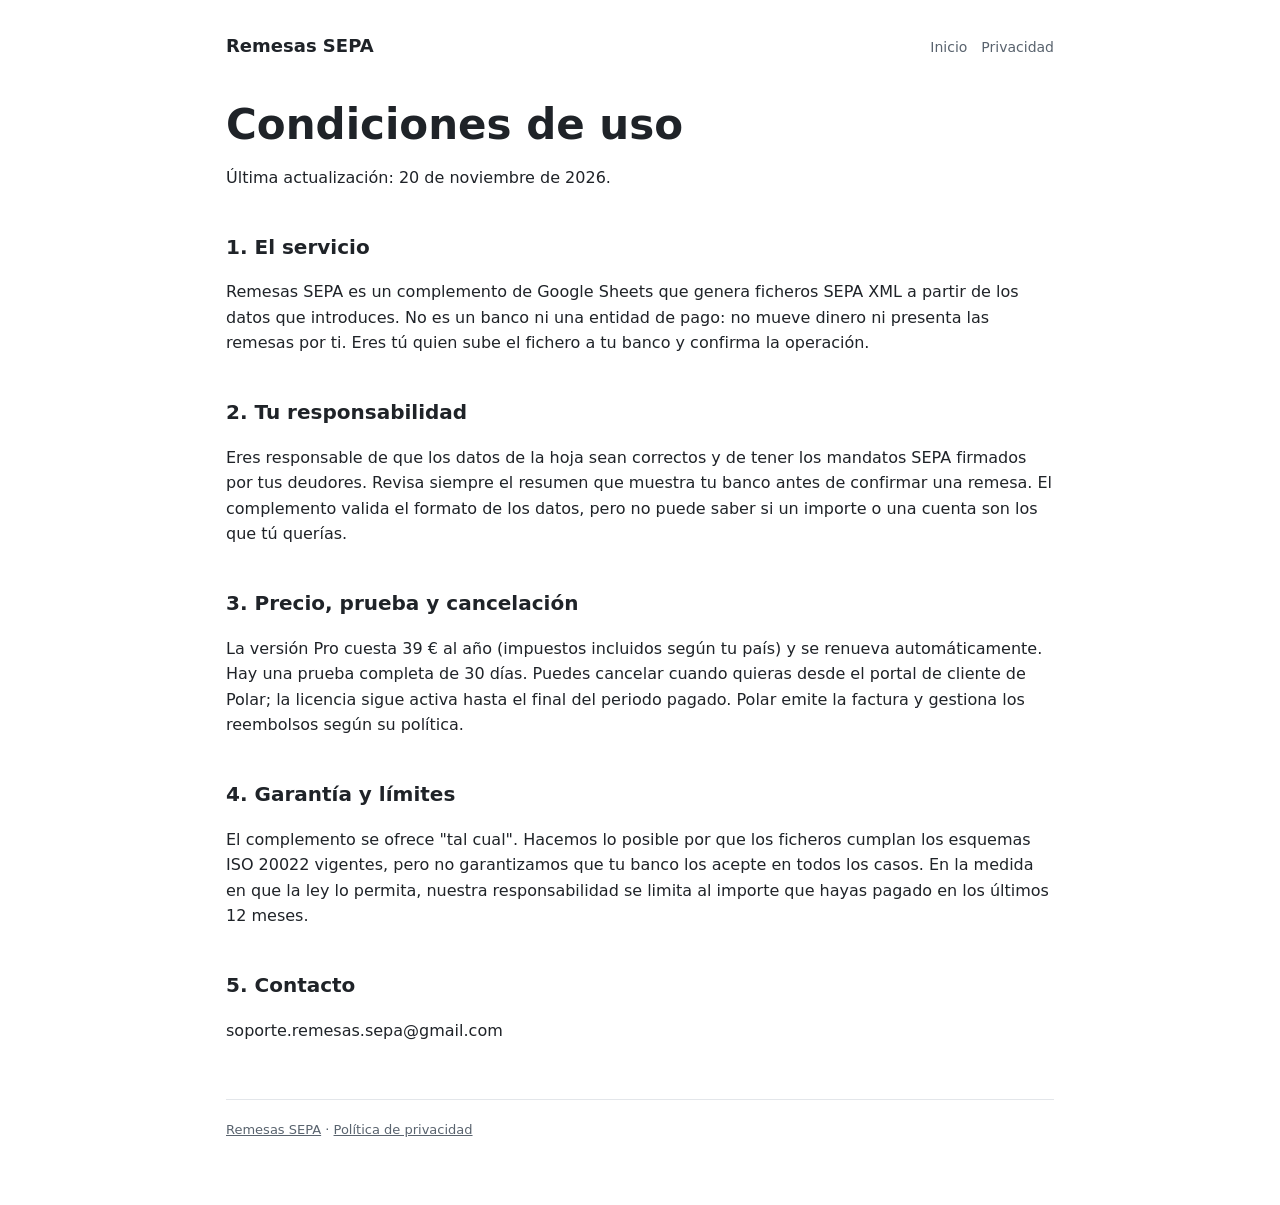
==== remesas-sepa/condiciones.html @ 60c2bdef "Web de Remesas SEPA: inicio, privacidad y condiciones Co-Authored-By: Claude Opus 5.5 <noreply@anthr" ====
<!doctype html>
<html lang="es">
<head><meta charset="utf-8"><meta name="viewport" content="width=device-width,initial-scale=1">
<title>Condiciones - Remesas SEPA</title><link rel="stylesheet" href="estilo.css"></head>
<body><main class="legal">
<header><a class="logo" href="./">Remesas SEPA</a><nav><a href="./">Inicio</a><a href="privacidad.html">Privacidad</a></nav></header>
<h1>Condiciones de uso</h1>
<p>Última actualización: 20 de noviembre de 2026.</p>
<h2>1. El servicio</h2>
<p>Remesas SEPA es un complemento de Google Sheets que genera ficheros SEPA XML a partir de los datos que introduces. No es un banco ni una entidad de pago: no mueve dinero ni presenta las remesas por ti. Eres tú quien sube el fichero a tu banco y confirma la operación.</p>
<h2>2. Tu responsabilidad</h2>
<p>Eres responsable de que los datos de la hoja sean correctos y de tener los mandatos SEPA firmados por tus deudores. Revisa siempre el resumen que muestra tu banco antes de confirmar una remesa. El complemento valida el formato de los datos, pero no puede saber si un importe o una cuenta son los que tú querías.</p>
<h2>3. Precio, prueba y cancelación</h2>
<p>La versión Pro cuesta 39 € al año (impuestos incluidos según tu país) y se renueva automáticamente. Hay una prueba completa de 30 días. Puedes cancelar cuando quieras desde el portal de cliente de Polar; la licencia sigue activa hasta el final del periodo pagado. Polar emite la factura y gestiona los reembolsos según su política.</p>
<h2>4. Garantía y límites</h2>
<p>El complemento se ofrece "tal cual". Hacemos lo posible por que los ficheros cumplan los esquemas ISO 20022 vigentes, pero no garantizamos que tu banco los acepte en todos los casos. En la medida en que la ley lo permita, nuestra responsabilidad se limita al importe que hayas pagado en los últimos 12 meses.</p>
<h2>5. Contacto</h2>
<p>soporte.remesas.sepa@gmail.com</p>
<footer><a href="./">Remesas SEPA</a> · <a href="privacidad.html">Política de privacidad</a></footer>
</main></body></html>
---- remesas-sepa/estilo.css ----
:root{--fondo:#ffffff;--texto:#1f2328;--suave:#59636e;--acento:#1a5fd6;--borde:#e3e6ea;--caja:#f5f7fa}
@media (prefers-color-scheme:dark){:root{--fondo:#0f1115;--texto:#e8eaed;--suave:#a0a7b1;--acento:#6ea0ff;--borde:#2a2f37;--caja:#171a20}}
*{box-sizing:border-box}body{margin:0;background:var(--fondo);color:var(--texto);font:16px/1.6 system-ui,-apple-system,"Segoe UI",Roboto,sans-serif}
main{max-width:860px;margin:0 auto;padding:32px 16px 64px}header{display:flex;justify-content:space-between;align-items:center;gap:12px;flex-wrap:wrap}
.logo{font-weight:700;font-size:18px;color:var(--texto);text-decoration:none}nav a{color:var(--suave);text-decoration:none;margin-left:14px;font-size:14px}
h1{font-size:clamp(28px,5vw,42px);line-height:1.15;margin:40px 0 12px}h2{margin-top:40px}.sub{color:var(--suave);font-size:18px;max-width:640px}
.boton{display:inline-block;background:var(--acento);color:#fff;padding:12px 20px;border-radius:8px;text-decoration:none;font-weight:600;margin:8px 8px 0 0}
.boton.sec{background:var(--caja);color:var(--texto);border:1px solid var(--borde)}
.rejilla{display:grid;grid-template-columns:repeat(auto-fit,minmax(220px,1fr));gap:14px;margin-top:20px}
.caja{background:var(--caja);border:1px solid var(--borde);border-radius:10px;padding:16px}.caja h3{margin:0 0 6px;font-size:16px}.caja p{margin:0;color:var(--suave);font-size:14px}
ol li{margin-bottom:6px}footer{margin-top:56px;padding-top:20px;border-top:1px solid var(--borde);color:var(--suave);font-size:13px}footer a{color:var(--suave)}
.precio{font-size:28px;font-weight:700}.legal h2{font-size:20px}.legal p,.legal li{color:var(--texto)}
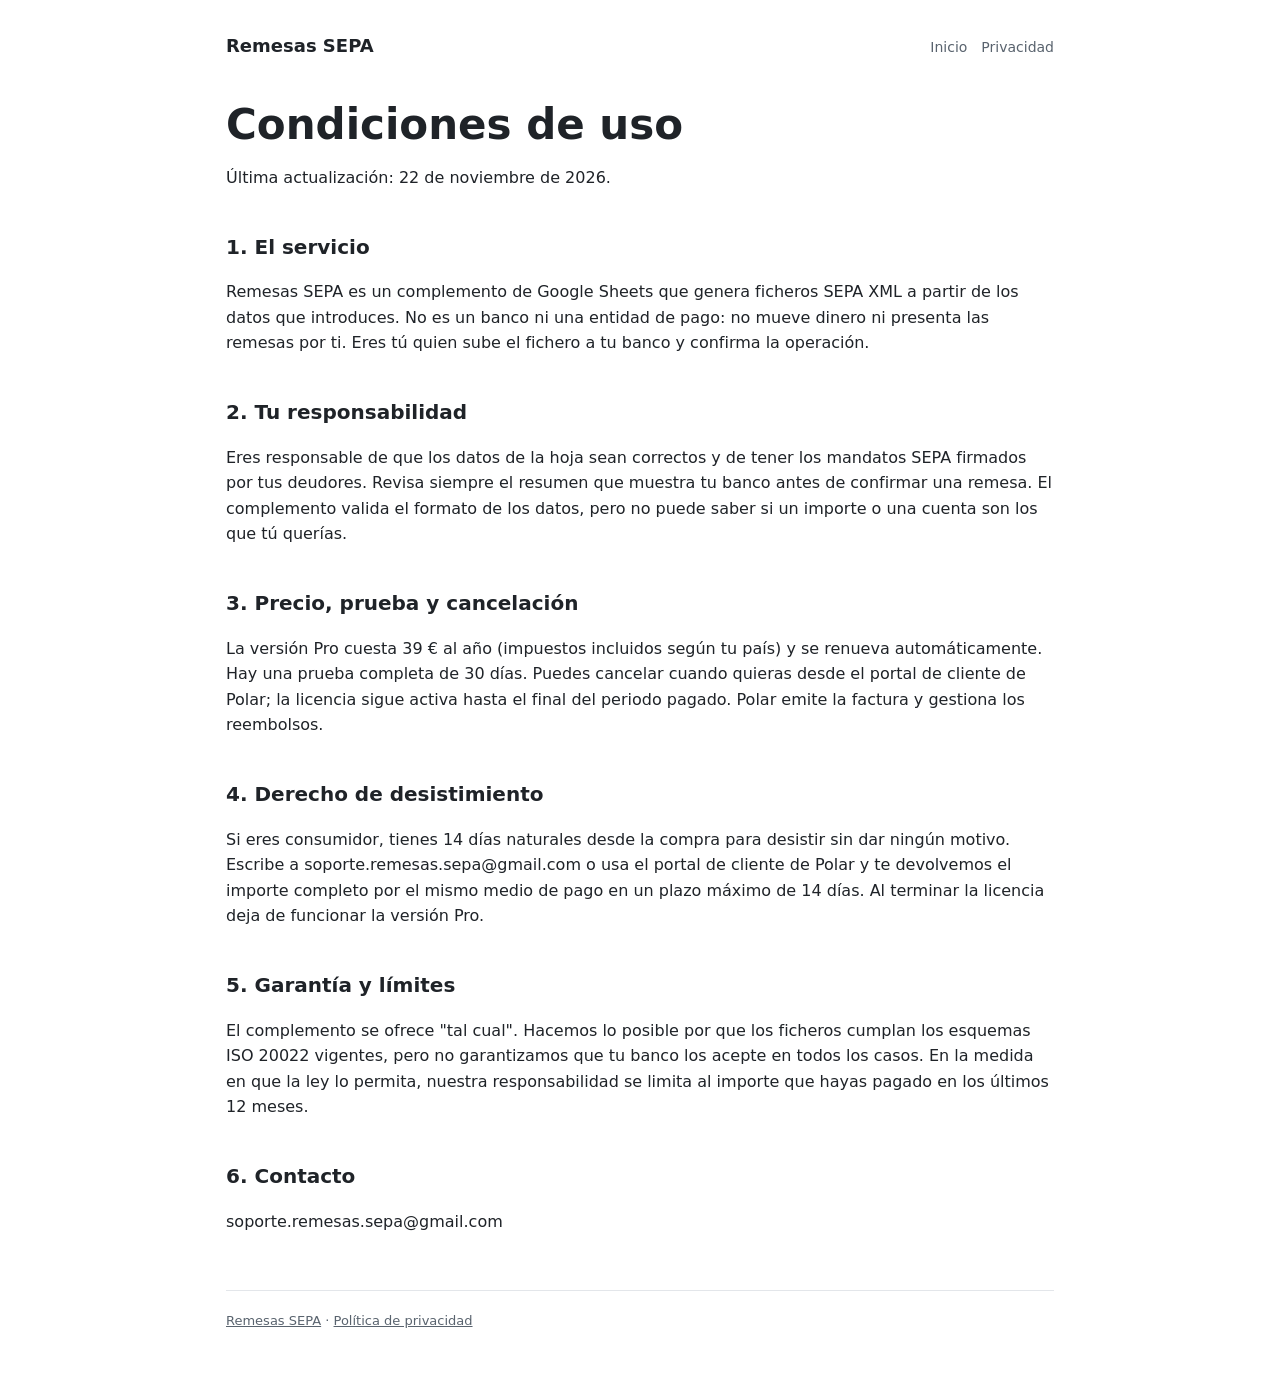
==== commit ee069c1b: "Remesas SEPA: renovacion y desistimiento junto al boton de compra Co-Authored-By: Claude Opus 5.5 <n" ====
--- a/remesas-sepa/condiciones.html
+++ b/remesas-sepa/condiciones.html
@@ -5,16 +5,18 @@
 <body><main class="legal">
 <header><a class="logo" href="./">Remesas SEPA</a><nav><a href="./">Inicio</a><a href="privacidad.html">Privacidad</a></nav></header>
 <h1>Condiciones de uso</h1>
-<p>Última actualización: 20 de noviembre de 2026.</p>
+<p>Última actualización: 22 de noviembre de 2026.</p>
 <h2>1. El servicio</h2>
 <p>Remesas SEPA es un complemento de Google Sheets que genera ficheros SEPA XML a partir de los datos que introduces. No es un banco ni una entidad de pago: no mueve dinero ni presenta las remesas por ti. Eres tú quien sube el fichero a tu banco y confirma la operación.</p>
 <h2>2. Tu responsabilidad</h2>
 <p>Eres responsable de que los datos de la hoja sean correctos y de tener los mandatos SEPA firmados por tus deudores. Revisa siempre el resumen que muestra tu banco antes de confirmar una remesa. El complemento valida el formato de los datos, pero no puede saber si un importe o una cuenta son los que tú querías.</p>
 <h2>3. Precio, prueba y cancelación</h2>
-<p>La versión Pro cuesta 39 € al año (impuestos incluidos según tu país) y se renueva automáticamente. Hay una prueba completa de 30 días. Puedes cancelar cuando quieras desde el portal de cliente de Polar; la licencia sigue activa hasta el final del periodo pagado. Polar emite la factura y gestiona los reembolsos según su política.</p>
-<h2>4. Garantía y límites</h2>
+<p>La versión Pro cuesta 39 € al año (impuestos incluidos según tu país) y se renueva automáticamente. Hay una prueba completa de 30 días. Puedes cancelar cuando quieras desde el portal de cliente de Polar; la licencia sigue activa hasta el final del periodo pagado. Polar emite la factura y gestiona los reembolsos.</p>
+<h2>4. Derecho de desistimiento</h2>
+<p>Si eres consumidor, tienes 14 días naturales desde la compra para desistir sin dar ningún motivo. Escribe a soporte.remesas.sepa@gmail.com o usa el portal de cliente de Polar y te devolvemos el importe completo por el mismo medio de pago en un plazo máximo de 14 días. Al terminar la licencia deja de funcionar la versión Pro.</p>
+<h2>5. Garantía y límites</h2>
 <p>El complemento se ofrece "tal cual". Hacemos lo posible por que los ficheros cumplan los esquemas ISO 20022 vigentes, pero no garantizamos que tu banco los acepte en todos los casos. En la medida en que la ley lo permita, nuestra responsabilidad se limita al importe que hayas pagado en los últimos 12 meses.</p>
-<h2>5. Contacto</h2>
+<h2>6. Contacto</h2>
 <p>soporte.remesas.sepa@gmail.com</p>
 <footer><a href="./">Remesas SEPA</a> · <a href="privacidad.html">Política de privacidad</a></footer>
 </main></body></html>
--- a/remesas-sepa/estilo.css
+++ b/remesas-sepa/estilo.css
@@ -10,3 +10,5 @@
 .caja{background:var(--caja);border:1px solid var(--borde);border-radius:10px;padding:16px}.caja h3{margin:0 0 6px;font-size:16px}.caja p{margin:0;color:var(--suave);font-size:14px}
 ol li{margin-bottom:6px}footer{margin-top:56px;padding-top:20px;border-top:1px solid var(--borde);color:var(--suave);font-size:13px}footer a{color:var(--suave)}
 .precio{font-size:28px;font-weight:700}.legal h2{font-size:20px}.legal p,.legal li{color:var(--texto)}
+
+.nota-compra{font-size:.85rem;opacity:.75;margin:.6rem 0 0}
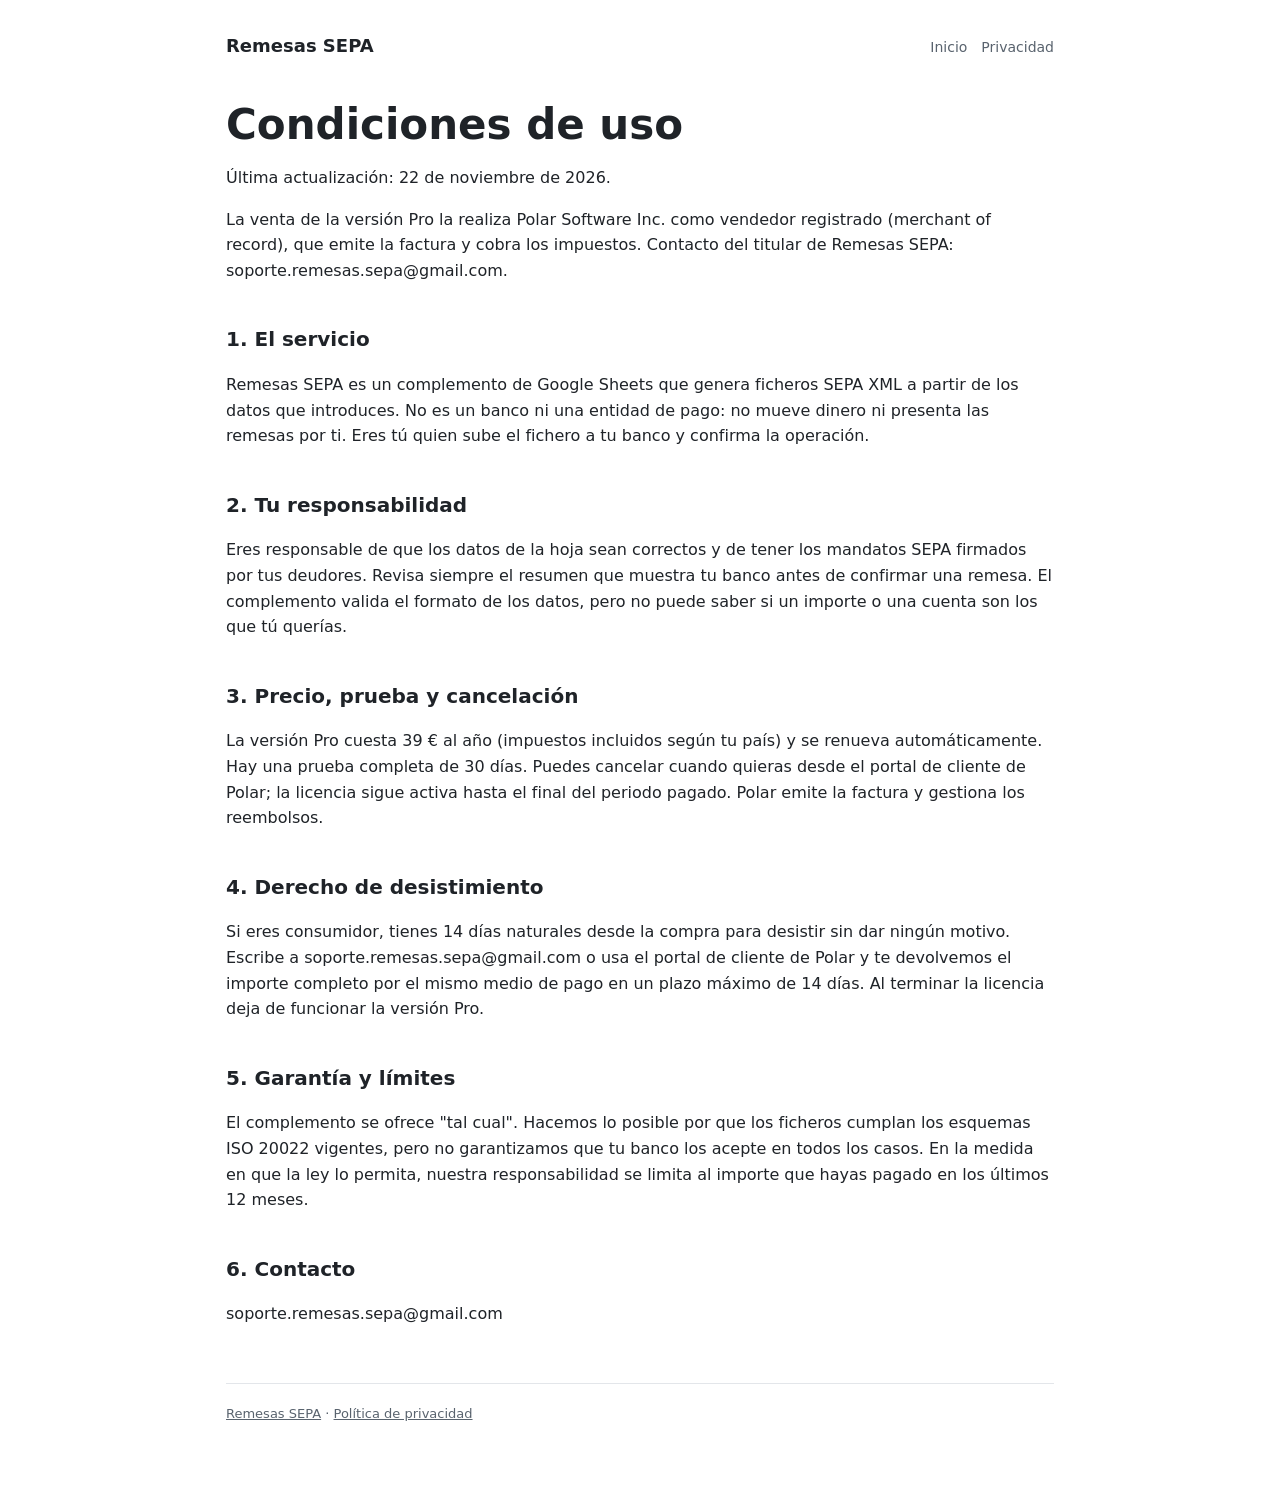
==== commit 92ecddc9: "Remesas SEPA: responsable y vendedor registrado con correo de contacto Co-Authored-By: Claude Opus 5" ====
--- a/remesas-sepa/condiciones.html
+++ b/remesas-sepa/condiciones.html
@@ -6,6 +6,7 @@
 <header><a class="logo" href="./">Remesas SEPA</a><nav><a href="./">Inicio</a><a href="privacidad.html">Privacidad</a></nav></header>
 <h1>Condiciones de uso</h1>
 <p>Última actualización: 22 de noviembre de 2026.</p>
+<p>La venta de la versión Pro la realiza Polar Software Inc. como vendedor registrado (merchant of record), que emite la factura y cobra los impuestos. Contacto del titular de Remesas SEPA: soporte.remesas.sepa@gmail.com.</p>
 <h2>1. El servicio</h2>
 <p>Remesas SEPA es un complemento de Google Sheets que genera ficheros SEPA XML a partir de los datos que introduces. No es un banco ni una entidad de pago: no mueve dinero ni presenta las remesas por ti. Eres tú quien sube el fichero a tu banco y confirma la operación.</p>
 <h2>2. Tu responsabilidad</h2>
